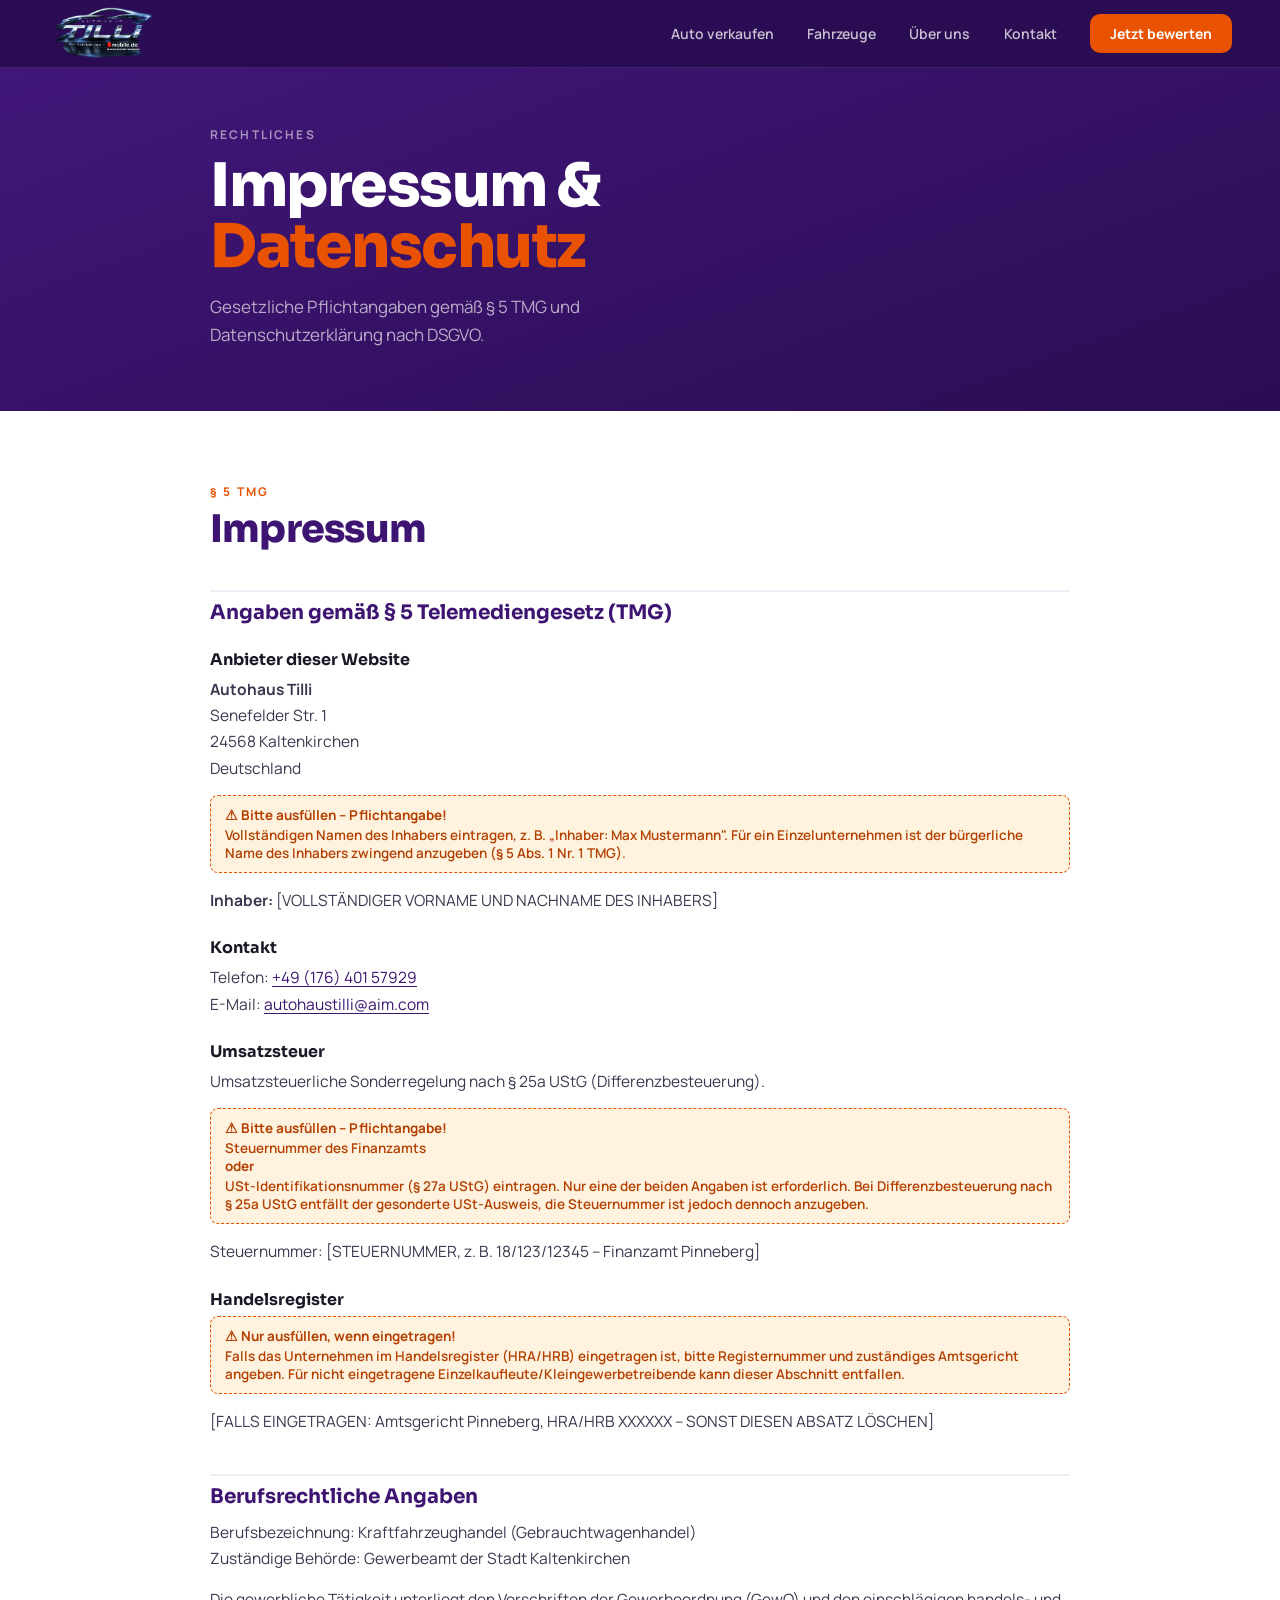
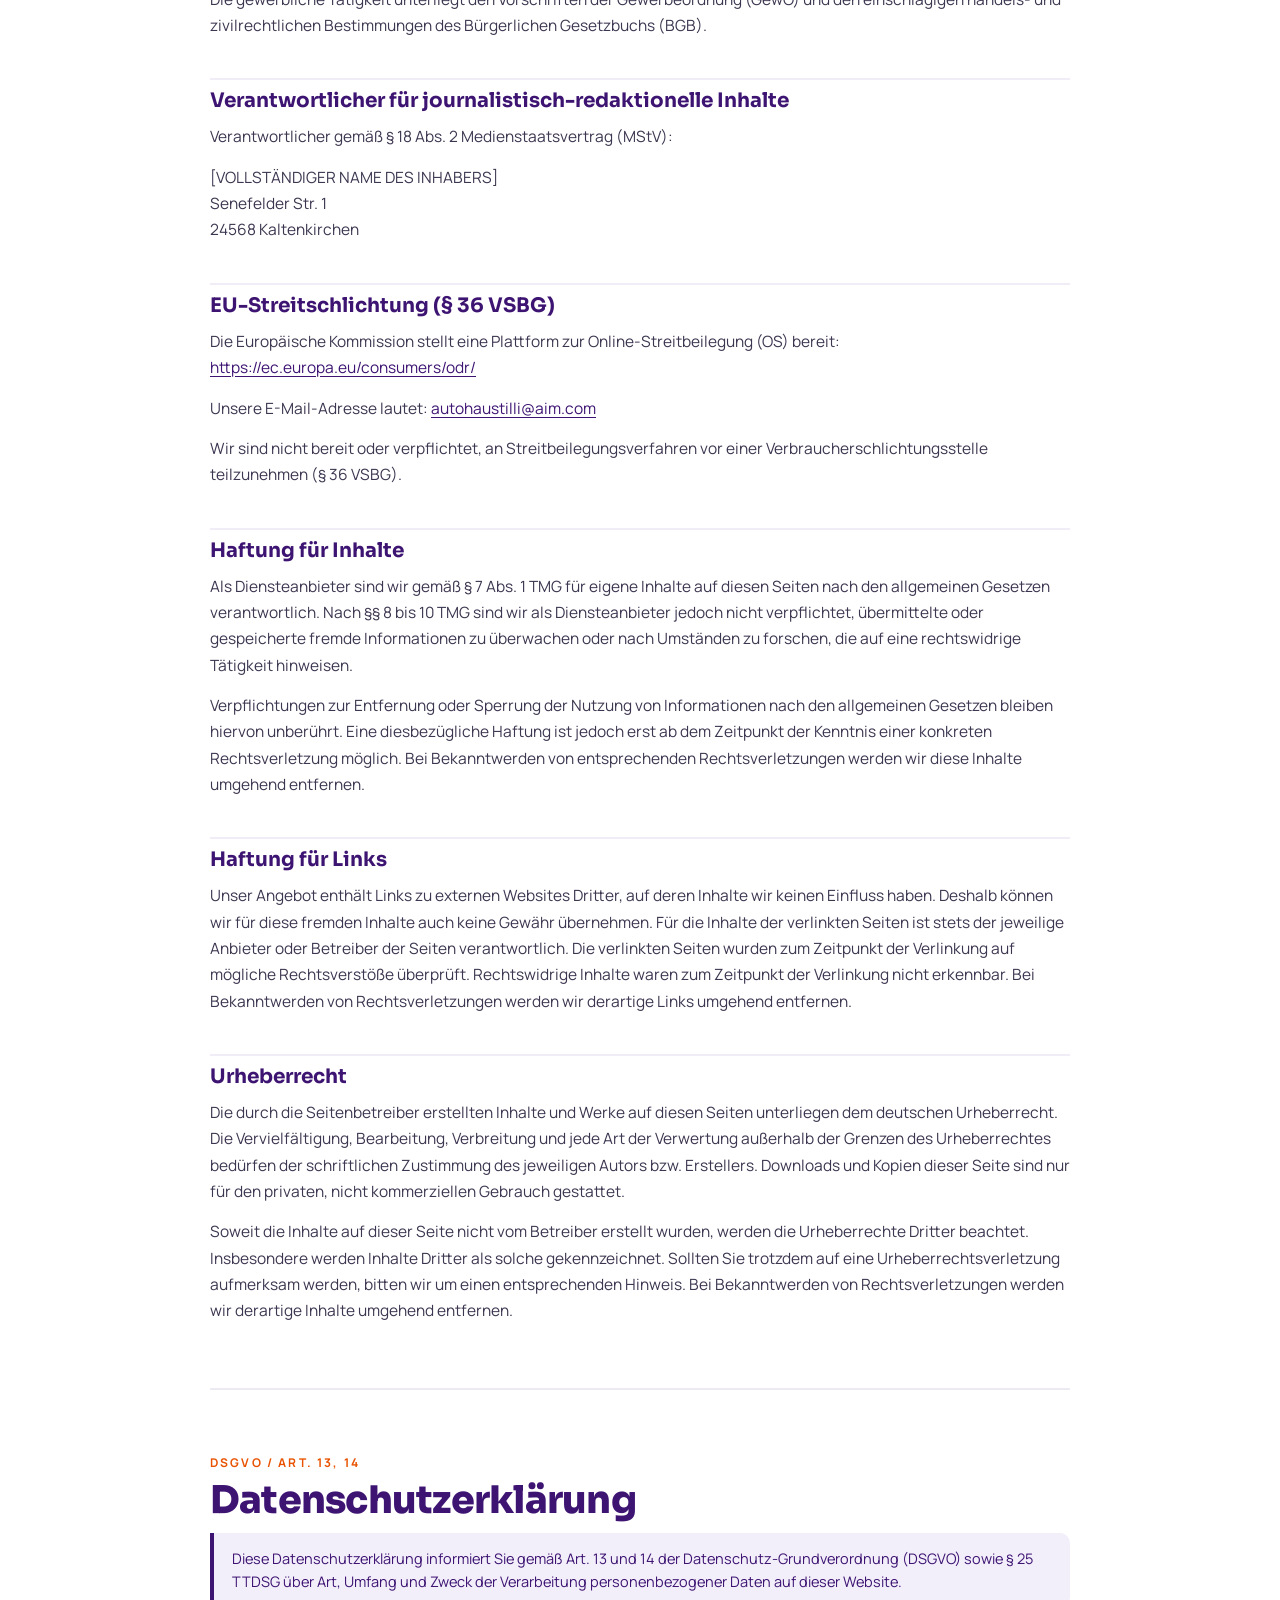
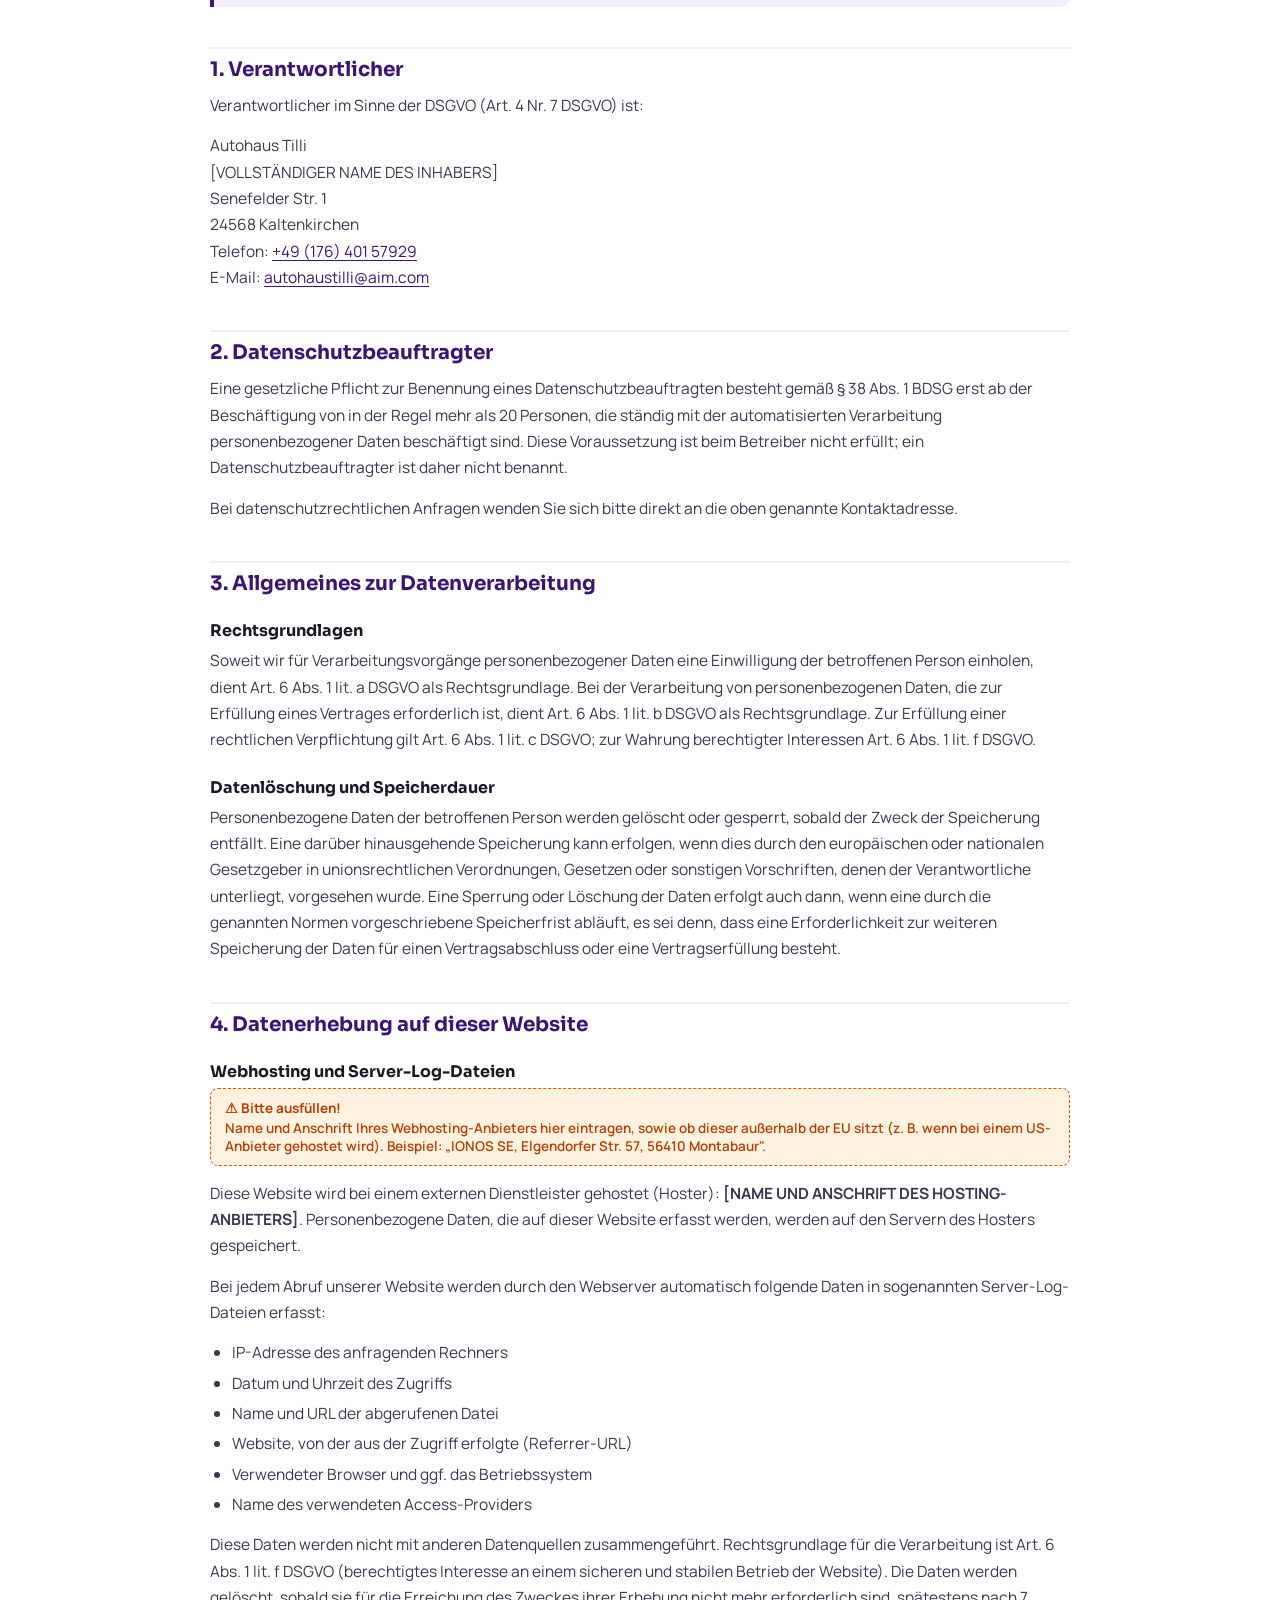
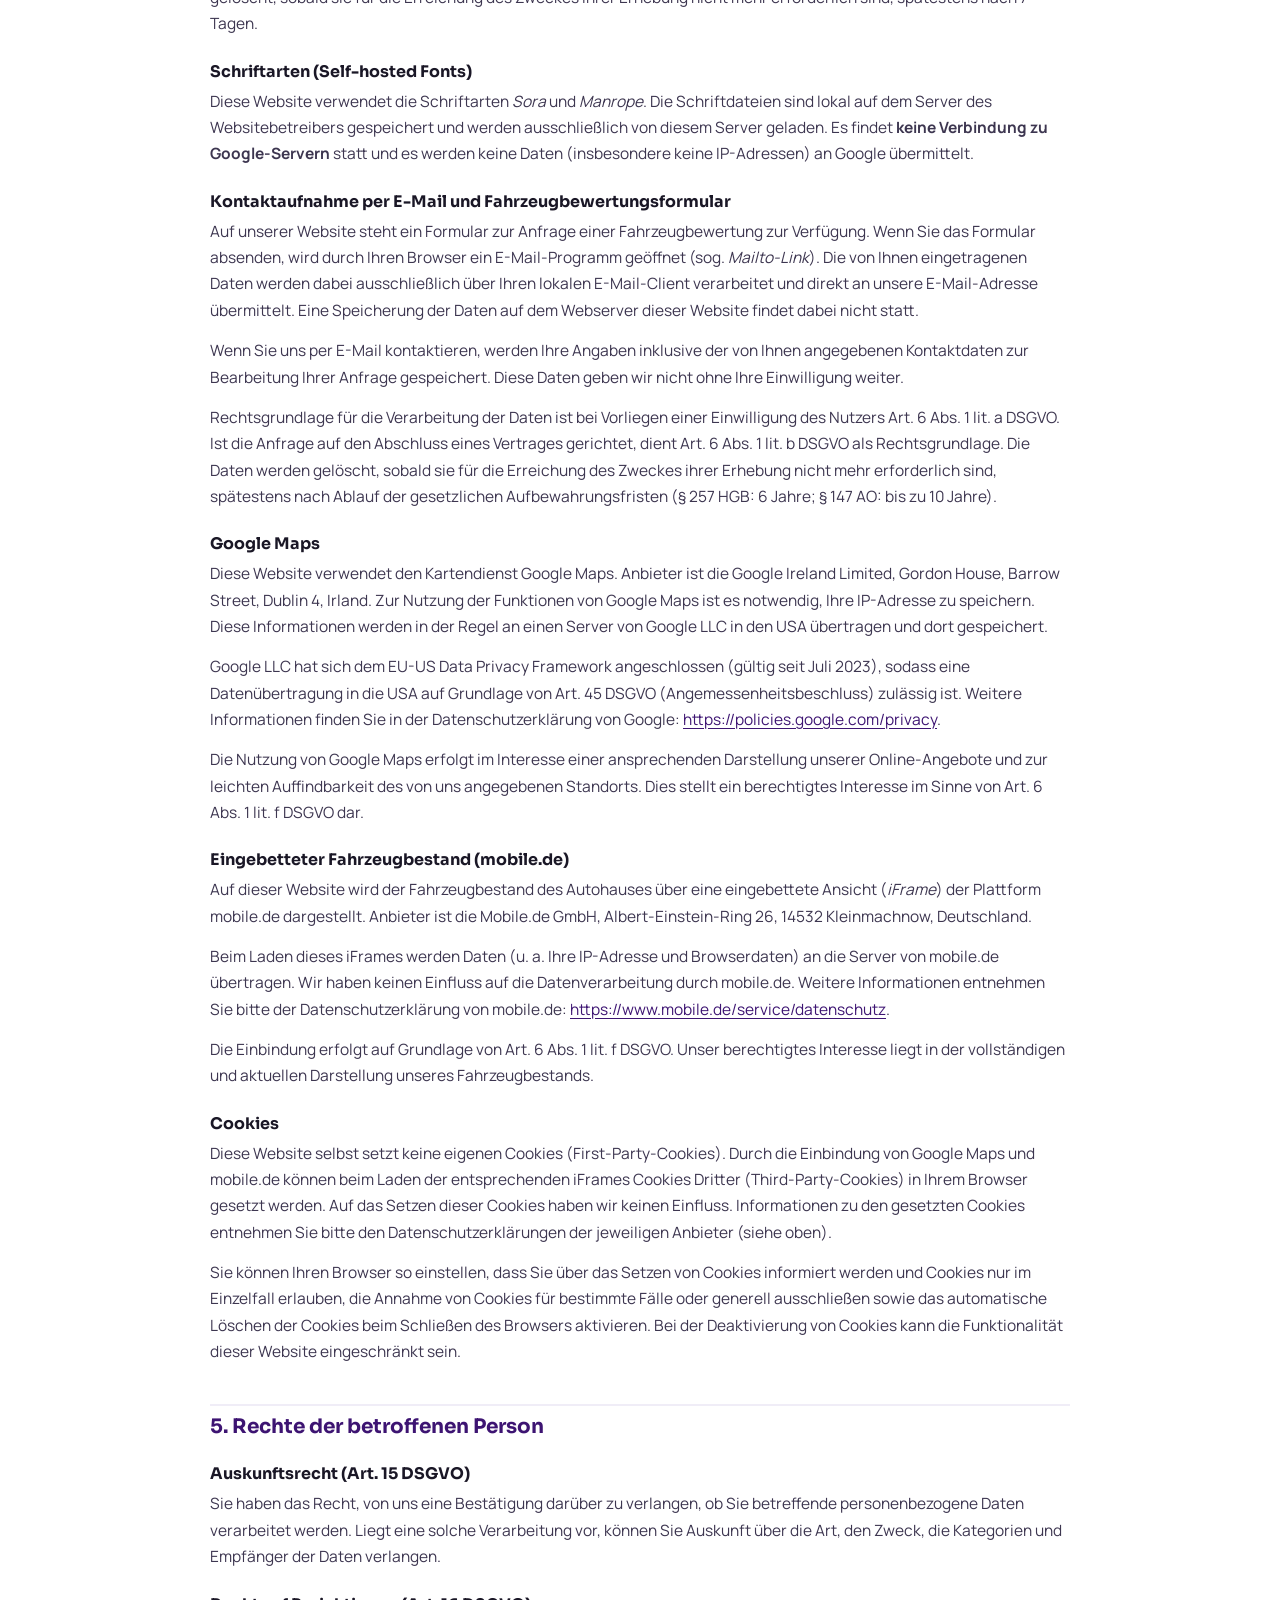
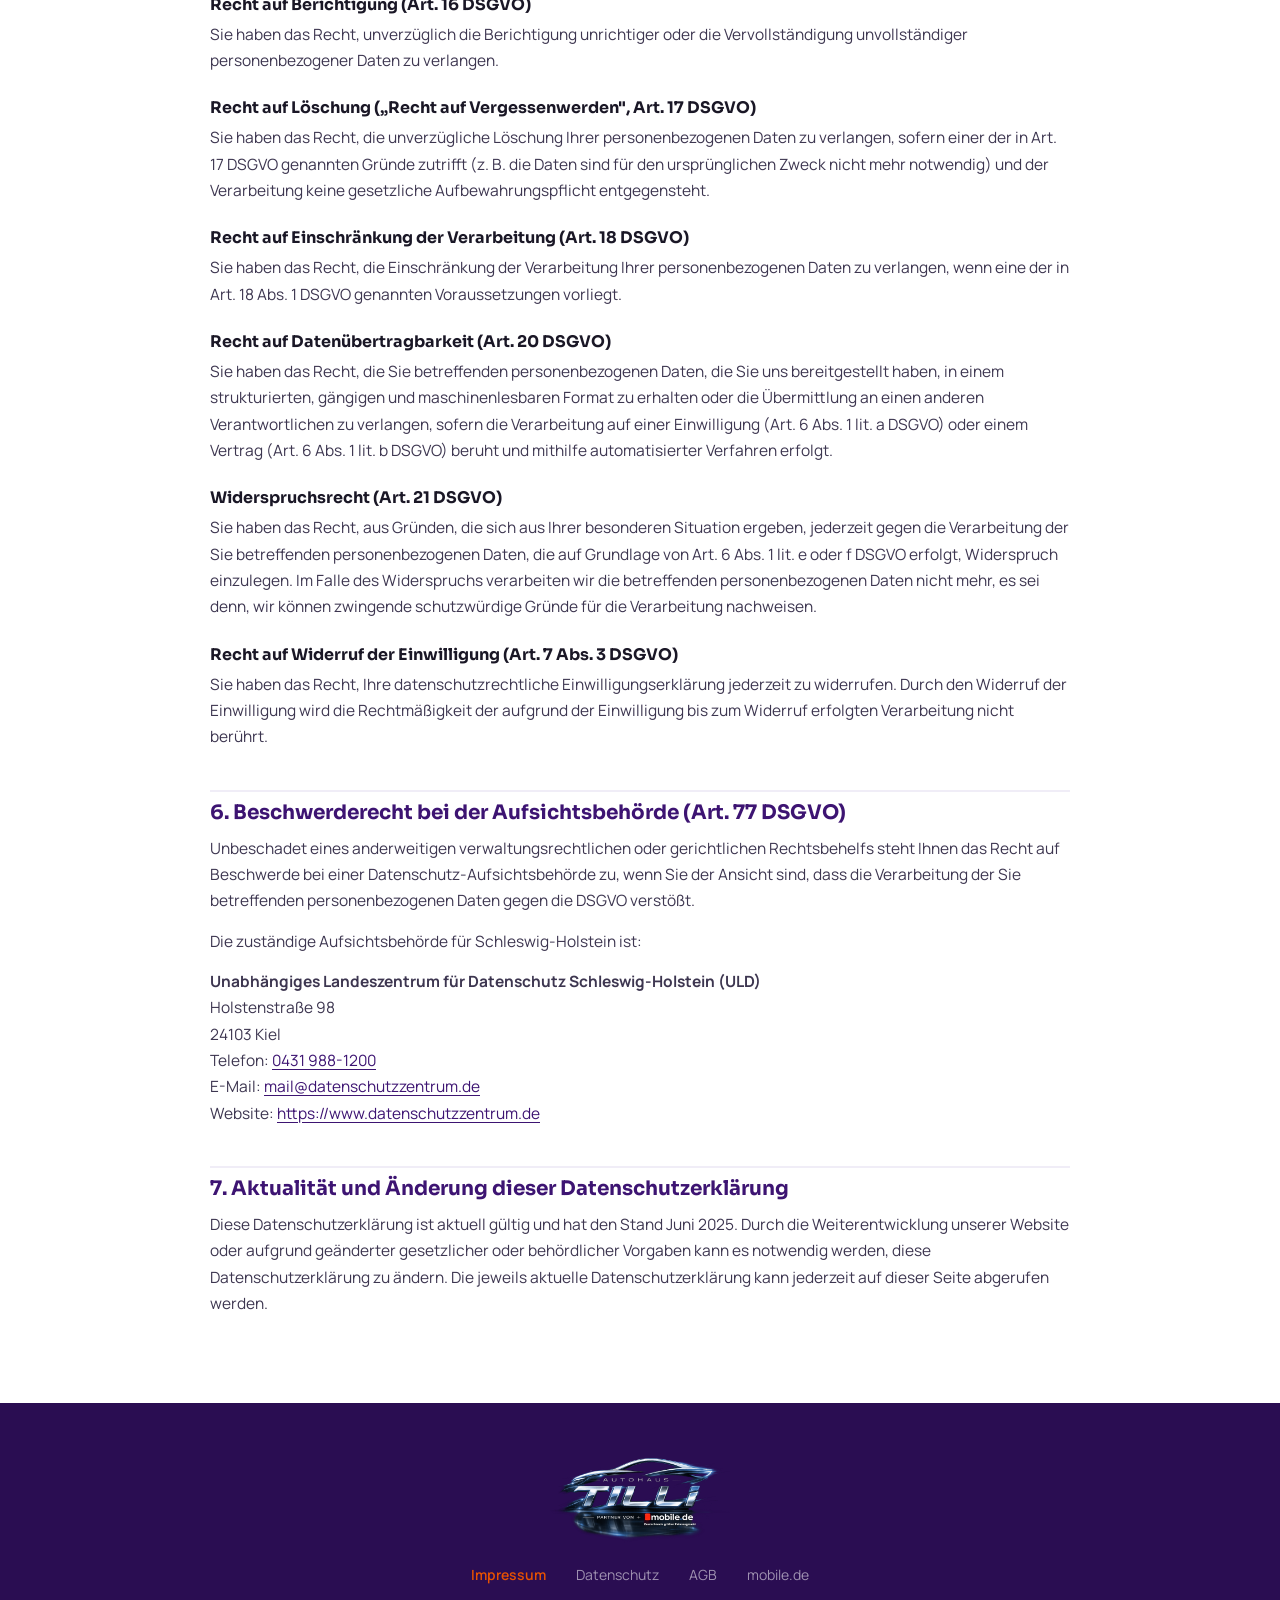
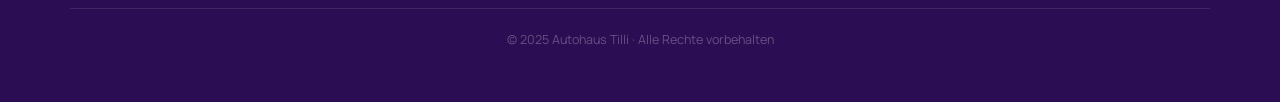
==== impressum.html @ e269f13d "Autohaus Tilli Website – vollständige Implementierung - index.html: komplette Website (Hero, Ankauff" ====
<!DOCTYPE html>
<html lang="de">
<head>
  <meta charset="utf-8">
  <meta name="viewport" content="width=device-width, initial-scale=1">
  <title>Impressum – Autohaus Tilli Kaltenkirchen</title>
  <meta name="robots" content="noindex, follow">
  <link rel="stylesheet" href="fonts.css">
  <style>
    *, *::before, *::after { box-sizing: border-box; }
    html { scroll-behavior: smooth; }
    body { margin: 0; font-family: 'Manrope', sans-serif; color: #1A1726; background: #fff; overflow-x: hidden; -webkit-font-smoothing: antialiased; }
    ::selection { background: #E85200; color: #fff; }
    .nav-link { transition: color .15s; }
    .nav-link:hover { color: #fff !important; }
    .nav-cta { transition: background .15s, transform .1s; }
    .nav-cta:hover { background: #FF6010 !important; transform: translateY(-1px); }
    .footer-link { transition: color .15s; }
    .footer-link:hover { color: #E85200 !important; }

    /* Legal content styles */
    .legal-content { max-width: 860px; margin: 0 auto; }
    .legal-content h2 {
      font-family: 'Sora', sans-serif;
      font-weight: 800;
      font-size: clamp(26px, 3.5vw, 38px);
      line-height: 1.05;
      letter-spacing: -0.02em;
      color: #3D1472;
      margin: 0 0 12px;
    }
    .legal-content h3 {
      font-family: 'Sora', sans-serif;
      font-weight: 700;
      font-size: 20px;
      color: #3D1472;
      margin: 40px 0 10px;
      padding-top: 8px;
      border-top: 2px solid #F0EDF7;
    }
    .legal-content h4 {
      font-family: 'Sora', sans-serif;
      font-weight: 700;
      font-size: 16px;
      color: #1A1726;
      margin: 24px 0 6px;
    }
    .legal-content p {
      font-size: 15.5px;
      line-height: 1.7;
      color: #3D3650;
      margin: 0 0 14px;
    }
    .legal-content a { color: #3D1472; text-decoration: underline; text-underline-offset: 3px; }
    .legal-content a:hover { color: #E85200; }
    .legal-content ul { padding-left: 22px; margin: 0 0 14px; }
    .legal-content ul li { font-size: 15.5px; line-height: 1.7; color: #3D3650; margin-bottom: 4px; }
    .legal-content address { font-style: normal; }

    .section-label {
      font-weight: 700;
      font-size: 12px;
      letter-spacing: 0.18em;
      text-transform: uppercase;
      color: #E85200;
      margin-bottom: 10px;
    }
    .placeholder-hint {
      background: #FFF3E0;
      border: 1.5px dashed #E85200;
      border-radius: 8px;
      padding: 10px 14px;
      font-size: 13.5px;
      color: #B34000;
      font-weight: 600;
      margin: 6px 0 14px;
    }
    .placeholder-hint strong { display: block; margin-bottom: 2px; }
    .infobox {
      background: #F2EEFA;
      border-left: 4px solid #3D1472;
      border-radius: 0 10px 10px 0;
      padding: 14px 18px;
      margin: 0 0 20px;
      font-size: 14.5px;
      line-height: 1.6;
      color: #3D1472;
    }
  </style>
</head>
<body>

  <!-- NAVIGATION -->
  <nav style="position:fixed;top:0;left:0;right:0;z-index:100;background:rgba(42,13,82,0.92);backdrop-filter:blur(14px);-webkit-backdrop-filter:blur(14px);display:flex;align-items:center;justify-content:space-between;gap:24px;flex-wrap:wrap;padding:0 clamp(20px,4vw,48px);min-height:68px;border-bottom:1px solid rgba(255,255,255,0.09);">
    <a href="index.html" style="display:flex;align-items:center;text-decoration:none;">
      <img src="project/assets/logo-tilli.png" alt="Autohaus Tilli – Partner von mobile.de" style="height:54px;width:auto;display:block;">
    </a>
    <div style="display:flex;align-items:center;gap:clamp(14px,2.6vw,34px);flex-wrap:wrap;">
      <a href="index.html#ankauf" class="nav-link" style="font-size:14px;font-weight:600;color:rgba(255,255,255,0.74);text-decoration:none;">Auto verkaufen</a>
      <a href="index.html#bestand" class="nav-link" style="font-size:14px;font-weight:600;color:rgba(255,255,255,0.74);text-decoration:none;">Fahrzeuge</a>
      <a href="index.html#ueber" class="nav-link" style="font-size:14px;font-weight:600;color:rgba(255,255,255,0.74);text-decoration:none;">Über uns</a>
      <a href="index.html#kontakt" class="nav-link" style="font-size:14px;font-weight:600;color:rgba(255,255,255,0.74);text-decoration:none;">Kontakt</a>
      <a href="index.html#ankauf" class="nav-cta" style="font-size:14px;font-weight:700;color:#fff;background:#E85200;padding:10px 20px;border-radius:10px;text-decoration:none;">Jetzt bewerten</a>
    </div>
  </nav>

  <!-- PAGE HEADER -->
  <div style="background:linear-gradient(160deg,#43177D 0%,#2A0D52 100%);padding:clamp(100px,14vh,140px) clamp(20px,5vw,48px) clamp(48px,7vh,72px);">
    <div style="max-width:860px;margin:0 auto;">
      <div style="font-weight:700;font-size:12px;letter-spacing:0.18em;text-transform:uppercase;color:rgba(255,255,255,0.55);margin-bottom:12px;">Rechtliches</div>
      <h1 style="font-family:'Sora',sans-serif;font-weight:800;font-size:clamp(36px,5vw,60px);line-height:1.02;letter-spacing:-0.025em;color:#fff;margin:0 0 16px;">Impressum &amp;<br><span style="color:#E85200;">Datenschutz</span></h1>
      <p style="font-size:17px;line-height:1.6;color:rgba(255,255,255,0.65);max-width:520px;margin:0;">Gesetzliche Pflichtangaben gemäß § 5 TMG und Datenschutzerklärung nach DSGVO.</p>
    </div>
  </div>

  <!-- CONTENT -->
  <main style="padding:clamp(56px,8vh,96px) clamp(20px,5vw,48px);">
    <div class="legal-content">

      <!-- ============================================================ -->
      <!-- IMPRESSUM                                                     -->
      <!-- ============================================================ -->
      <div id="impressum">
        <div class="section-label">§ 5 TMG</div>
        <h2>Impressum</h2>

        <h3>Angaben gemäß § 5 Telemediengesetz (TMG)</h3>

        <h4>Anbieter dieser Website</h4>
        <address>
          <p>
            <strong>Autohaus Tilli</strong><br>
            Senefelder Str. 1<br>
            24568 Kaltenkirchen<br>
            Deutschland
          </p>
        </address>

        <div class="placeholder-hint">
          <strong>⚠ Bitte ausfüllen – Pflichtangabe!</strong>
          Vollständigen Namen des Inhabers eintragen, z.&nbsp;B. „Inhaber: Max Mustermann". Für ein Einzelunternehmen ist der bürgerliche Name des Inhabers zwingend anzugeben (§ 5 Abs. 1 Nr. 1 TMG).
        </div>

        <p><strong>Inhaber:</strong> [VOLLSTÄNDIGER VORNAME UND NACHNAME DES INHABERS]</p>

        <h4>Kontakt</h4>
        <p>
          Telefon: <a href="tel:+4917640157929">+49 (176) 401 57929</a><br>
          E-Mail: <a href="mailto:autohaustilli@aim.com">autohaustilli@aim.com</a>
        </p>

        <h4>Umsatzsteuer</h4>
        <p>Umsatzsteuerliche Sonderregelung nach § 25a UStG (Differenzbesteuerung).</p>
        <div class="placeholder-hint">
          <strong>⚠ Bitte ausfüllen – Pflichtangabe!</strong>
          Steuernummer des Finanzamts <strong>oder</strong> USt-Identifikationsnummer (§ 27a UStG) eintragen. Nur eine der beiden Angaben ist erforderlich. Bei Differenzbesteuerung nach § 25a UStG entfällt der gesonderte USt-Ausweis, die Steuernummer ist jedoch dennoch anzugeben.
        </div>
        <p>Steuernummer: [STEUERNUMMER, z.&nbsp;B. 18/123/12345 – Finanzamt Pinneberg]</p>

        <h4>Handelsregister</h4>
        <div class="placeholder-hint">
          <strong>⚠ Nur ausfüllen, wenn eingetragen!</strong>
          Falls das Unternehmen im Handelsregister (HRA/HRB) eingetragen ist, bitte Registernummer und zuständiges Amtsgericht angeben. Für nicht eingetragene Einzelkaufleute/Kleingewerbetreibende kann dieser Abschnitt entfallen.
        </div>
        <p>[FALLS EINGETRAGEN: Amtsgericht Pinneberg, HRA/HRB XXXXXX – SONST DIESEN ABSATZ LÖSCHEN]</p>

        <h3>Berufsrechtliche Angaben</h3>
        <p>
          Berufsbezeichnung: Kraftfahrzeughandel (Gebrauchtwagenhandel)<br>
          Zuständige Behörde: Gewerbeamt der Stadt Kaltenkirchen
        </p>
        <p>Die gewerbliche Tätigkeit unterliegt den Vorschriften der Gewerbeordnung (GewO) und den einschlägigen handels- und zivilrechtlichen Bestimmungen des Bürgerlichen Gesetzbuchs (BGB).</p>

        <h3>Verantwortlicher für journalistisch-redaktionelle Inhalte</h3>
        <p>Verantwortlicher gemäß § 18 Abs. 2 Medienstaatsvertrag (MStV):</p>
        <p>
          [VOLLSTÄNDIGER NAME DES INHABERS]<br>
          Senefelder Str. 1<br>
          24568 Kaltenkirchen
        </p>

        <h3>EU-Streitschlichtung (§ 36 VSBG)</h3>
        <p>
          Die Europäische Kommission stellt eine Plattform zur Online-Streitbeilegung (OS) bereit:
          <a href="https://ec.europa.eu/consumers/odr/" target="_blank" rel="noopener">https://ec.europa.eu/consumers/odr/</a>
        </p>
        <p>Unsere E-Mail-Adresse lautet: <a href="mailto:autohaustilli@aim.com">autohaustilli@aim.com</a></p>
        <p>Wir sind nicht bereit oder verpflichtet, an Streitbeilegungsverfahren vor einer Verbraucherschlichtungsstelle teilzunehmen (§ 36 VSBG).</p>

        <h3>Haftung für Inhalte</h3>
        <p>
          Als Diensteanbieter sind wir gemäß § 7 Abs. 1 TMG für eigene Inhalte auf diesen Seiten nach den allgemeinen Gesetzen verantwortlich. Nach §§ 8 bis 10 TMG sind wir als Diensteanbieter jedoch nicht verpflichtet, übermittelte oder gespeicherte fremde Informationen zu überwachen oder nach Umständen zu forschen, die auf eine rechtswidrige Tätigkeit hinweisen.
        </p>
        <p>
          Verpflichtungen zur Entfernung oder Sperrung der Nutzung von Informationen nach den allgemeinen Gesetzen bleiben hiervon unberührt. Eine diesbezügliche Haftung ist jedoch erst ab dem Zeitpunkt der Kenntnis einer konkreten Rechtsverletzung möglich. Bei Bekanntwerden von entsprechenden Rechtsverletzungen werden wir diese Inhalte umgehend entfernen.
        </p>

        <h3>Haftung für Links</h3>
        <p>
          Unser Angebot enthält Links zu externen Websites Dritter, auf deren Inhalte wir keinen Einfluss haben. Deshalb können wir für diese fremden Inhalte auch keine Gewähr übernehmen. Für die Inhalte der verlinkten Seiten ist stets der jeweilige Anbieter oder Betreiber der Seiten verantwortlich. Die verlinkten Seiten wurden zum Zeitpunkt der Verlinkung auf mögliche Rechtsverstöße überprüft. Rechtswidrige Inhalte waren zum Zeitpunkt der Verlinkung nicht erkennbar. Bei Bekanntwerden von Rechtsverletzungen werden wir derartige Links umgehend entfernen.
        </p>

        <h3>Urheberrecht</h3>
        <p>
          Die durch die Seitenbetreiber erstellten Inhalte und Werke auf diesen Seiten unterliegen dem deutschen Urheberrecht. Die Vervielfältigung, Bearbeitung, Verbreitung und jede Art der Verwertung außerhalb der Grenzen des Urheberrechtes bedürfen der schriftlichen Zustimmung des jeweiligen Autors bzw. Erstellers. Downloads und Kopien dieser Seite sind nur für den privaten, nicht kommerziellen Gebrauch gestattet.
        </p>
        <p>
          Soweit die Inhalte auf dieser Seite nicht vom Betreiber erstellt wurden, werden die Urheberrechte Dritter beachtet. Insbesondere werden Inhalte Dritter als solche gekennzeichnet. Sollten Sie trotzdem auf eine Urheberrechtsverletzung aufmerksam werden, bitten wir um einen entsprechenden Hinweis. Bei Bekanntwerden von Rechtsverletzungen werden wir derartige Inhalte umgehend entfernen.
        </p>
      </div>

      <!-- Divider -->
      <div style="border-top:2px solid #EDEAF3;margin:64px 0;"></div>

      <!-- ============================================================ -->
      <!-- DATENSCHUTZERKLÄRUNG                                         -->
      <!-- ============================================================ -->
      <div id="datenschutz">
        <div class="section-label">DSGVO / Art. 13, 14</div>
        <h2>Datenschutzerklärung</h2>

        <div class="infobox">
          Diese Datenschutzerklärung informiert Sie gemäß Art. 13 und 14 der Datenschutz-Grundverordnung (DSGVO) sowie § 25 TTDSG über Art, Umfang und Zweck der Verarbeitung personenbezogener Daten auf dieser Website.
        </div>

        <!-- 1. Verantwortlicher -->
        <h3>1. Verantwortlicher</h3>
        <p>Verantwortlicher im Sinne der DSGVO (Art. 4 Nr. 7 DSGVO) ist:</p>
        <address>
          <p>
            Autohaus Tilli<br>
            [VOLLSTÄNDIGER NAME DES INHABERS]<br>
            Senefelder Str. 1<br>
            24568 Kaltenkirchen<br>
            Telefon: <a href="tel:+4917640157929">+49 (176) 401 57929</a><br>
            E-Mail: <a href="mailto:autohaustilli@aim.com">autohaustilli@aim.com</a>
          </p>
        </address>

        <!-- 2. Datenschutzbeauftragter -->
        <h3>2. Datenschutzbeauftragter</h3>
        <p>
          Eine gesetzliche Pflicht zur Benennung eines Datenschutzbeauftragten besteht gemäß § 38 Abs. 1 BDSG erst ab der Beschäftigung von in der Regel mehr als 20 Personen, die ständig mit der automatisierten Verarbeitung personenbezogener Daten beschäftigt sind. Diese Voraussetzung ist beim Betreiber nicht erfüllt; ein Datenschutzbeauftragter ist daher nicht benannt.
        </p>
        <p>
          Bei datenschutzrechtlichen Anfragen wenden Sie sich bitte direkt an die oben genannte Kontaktadresse.
        </p>

        <!-- 3. Allgemeines zur Datenverarbeitung -->
        <h3>3. Allgemeines zur Datenverarbeitung</h3>

        <h4>Rechtsgrundlagen</h4>
        <p>Soweit wir für Verarbeitungsvorgänge personenbezogener Daten eine Einwilligung der betroffenen Person einholen, dient Art. 6 Abs. 1 lit. a DSGVO als Rechtsgrundlage. Bei der Verarbeitung von personenbezogenen Daten, die zur Erfüllung eines Vertrages erforderlich ist, dient Art. 6 Abs. 1 lit. b DSGVO als Rechtsgrundlage. Zur Erfüllung einer rechtlichen Verpflichtung gilt Art. 6 Abs. 1 lit. c DSGVO; zur Wahrung berechtigter Interessen Art. 6 Abs. 1 lit. f DSGVO.</p>

        <h4>Datenlöschung und Speicherdauer</h4>
        <p>Personenbezogene Daten der betroffenen Person werden gelöscht oder gesperrt, sobald der Zweck der Speicherung entfällt. Eine darüber hinausgehende Speicherung kann erfolgen, wenn dies durch den europäischen oder nationalen Gesetzgeber in unionsrechtlichen Verordnungen, Gesetzen oder sonstigen Vorschriften, denen der Verantwortliche unterliegt, vorgesehen wurde. Eine Sperrung oder Löschung der Daten erfolgt auch dann, wenn eine durch die genannten Normen vorgeschriebene Speicherfrist abläuft, es sei denn, dass eine Erforderlichkeit zur weiteren Speicherung der Daten für einen Vertragsabschluss oder eine Vertragserfüllung besteht.</p>

        <!-- 4. Datenerhebung auf der Website -->
        <h3>4. Datenerhebung auf dieser Website</h3>

        <h4>Webhosting und Server-Log-Dateien</h4>
        <div class="placeholder-hint">
          <strong>⚠ Bitte ausfüllen!</strong>
          Name und Anschrift Ihres Webhosting-Anbieters hier eintragen, sowie ob dieser außerhalb der EU sitzt (z.&nbsp;B. wenn bei einem US-Anbieter gehostet wird). Beispiel: „IONOS SE, Elgendorfer Str. 57, 56410 Montabaur".
        </div>
        <p>
          Diese Website wird bei einem externen Dienstleister gehostet (Hoster): <strong>[NAME UND ANSCHRIFT DES HOSTING-ANBIETERS]</strong>. Personenbezogene Daten, die auf dieser Website erfasst werden, werden auf den Servern des Hosters gespeichert.
        </p>
        <p>
          Bei jedem Abruf unserer Website werden durch den Webserver automatisch folgende Daten in sogenannten Server-Log-Dateien erfasst:
        </p>
        <ul>
          <li>IP-Adresse des anfragenden Rechners</li>
          <li>Datum und Uhrzeit des Zugriffs</li>
          <li>Name und URL der abgerufenen Datei</li>
          <li>Website, von der aus der Zugriff erfolgte (Referrer-URL)</li>
          <li>Verwendeter Browser und ggf. das Betriebssystem</li>
          <li>Name des verwendeten Access-Providers</li>
        </ul>
        <p>
          Diese Daten werden nicht mit anderen Datenquellen zusammengeführt. Rechtsgrundlage für die Verarbeitung ist Art. 6 Abs. 1 lit. f DSGVO (berechtigtes Interesse an einem sicheren und stabilen Betrieb der Website). Die Daten werden gelöscht, sobald sie für die Erreichung des Zweckes ihrer Erhebung nicht mehr erforderlich sind, spätestens nach 7 Tagen.
        </p>

        <h4>Schriftarten (Self-hosted Fonts)</h4>
        <p>
          Diese Website verwendet die Schriftarten <em>Sora</em> und <em>Manrope</em>. Die Schriftdateien sind lokal auf dem Server des Websitebetreibers gespeichert und werden ausschließlich von diesem Server geladen. Es findet <strong>keine Verbindung zu Google-Servern</strong> statt und es werden keine Daten (insbesondere keine IP-Adressen) an Google übermittelt.
        </p>

        <h4>Kontaktaufnahme per E-Mail und Fahrzeugbewertungsformular</h4>
        <p>
          Auf unserer Website steht ein Formular zur Anfrage einer Fahrzeugbewertung zur Verfügung. Wenn Sie das Formular absenden, wird durch Ihren Browser ein E-Mail-Programm geöffnet (sog. <em>Mailto-Link</em>). Die von Ihnen eingetragenen Daten werden dabei ausschließlich über Ihren lokalen E-Mail-Client verarbeitet und direkt an unsere E-Mail-Adresse übermittelt. Eine Speicherung der Daten auf dem Webserver dieser Website findet dabei nicht statt.
        </p>
        <p>
          Wenn Sie uns per E-Mail kontaktieren, werden Ihre Angaben inklusive der von Ihnen angegebenen Kontaktdaten zur Bearbeitung Ihrer Anfrage gespeichert. Diese Daten geben wir nicht ohne Ihre Einwilligung weiter.
        </p>
        <p>
          Rechtsgrundlage für die Verarbeitung der Daten ist bei Vorliegen einer Einwilligung des Nutzers Art. 6 Abs. 1 lit. a DSGVO. Ist die Anfrage auf den Abschluss eines Vertrages gerichtet, dient Art. 6 Abs. 1 lit. b DSGVO als Rechtsgrundlage. Die Daten werden gelöscht, sobald sie für die Erreichung des Zweckes ihrer Erhebung nicht mehr erforderlich sind, spätestens nach Ablauf der gesetzlichen Aufbewahrungsfristen (§ 257 HGB: 6 Jahre; § 147 AO: bis zu 10 Jahre).
        </p>

        <h4>Google Maps</h4>
        <p>
          Diese Website verwendet den Kartendienst Google Maps. Anbieter ist die Google Ireland Limited, Gordon House, Barrow Street, Dublin 4, Irland. Zur Nutzung der Funktionen von Google Maps ist es notwendig, Ihre IP-Adresse zu speichern. Diese Informationen werden in der Regel an einen Server von Google LLC in den USA übertragen und dort gespeichert.
        </p>
        <p>
          Google LLC hat sich dem EU-US Data Privacy Framework angeschlossen (gültig seit Juli 2023), sodass eine Datenübertragung in die USA auf Grundlage von Art. 45 DSGVO (Angemessenheitsbeschluss) zulässig ist. Weitere Informationen finden Sie in der Datenschutzerklärung von Google: <a href="https://policies.google.com/privacy" target="_blank" rel="noopener">https://policies.google.com/privacy</a>.
        </p>
        <p>
          Die Nutzung von Google Maps erfolgt im Interesse einer ansprechenden Darstellung unserer Online-Angebote und zur leichten Auffindbarkeit des von uns angegebenen Standorts. Dies stellt ein berechtigtes Interesse im Sinne von Art. 6 Abs. 1 lit. f DSGVO dar.
        </p>

        <h4>Eingebetteter Fahrzeugbestand (mobile.de)</h4>
        <p>
          Auf dieser Website wird der Fahrzeugbestand des Autohauses über eine eingebettete Ansicht (<em>iFrame</em>) der Plattform mobile.de dargestellt. Anbieter ist die Mobile.de GmbH, Albert-Einstein-Ring 26, 14532 Kleinmachnow, Deutschland.
        </p>
        <p>
          Beim Laden dieses iFrames werden Daten (u.&nbsp;a. Ihre IP-Adresse und Browserdaten) an die Server von mobile.de übertragen. Wir haben keinen Einfluss auf die Datenverarbeitung durch mobile.de. Weitere Informationen entnehmen Sie bitte der Datenschutzerklärung von mobile.de: <a href="https://www.mobile.de/service/datenschutz" target="_blank" rel="noopener">https://www.mobile.de/service/datenschutz</a>.
        </p>
        <p>
          Die Einbindung erfolgt auf Grundlage von Art. 6 Abs. 1 lit. f DSGVO. Unser berechtigtes Interesse liegt in der vollständigen und aktuellen Darstellung unseres Fahrzeugbestands.
        </p>

        <h4>Cookies</h4>
        <p>
          Diese Website selbst setzt keine eigenen Cookies (First-Party-Cookies). Durch die Einbindung von Google Maps und mobile.de können beim Laden der entsprechenden iFrames Cookies Dritter (Third-Party-Cookies) in Ihrem Browser gesetzt werden. Auf das Setzen dieser Cookies haben wir keinen Einfluss. Informationen zu den gesetzten Cookies entnehmen Sie bitte den Datenschutzerklärungen der jeweiligen Anbieter (siehe oben).
        </p>
        <p>
          Sie können Ihren Browser so einstellen, dass Sie über das Setzen von Cookies informiert werden und Cookies nur im Einzelfall erlauben, die Annahme von Cookies für bestimmte Fälle oder generell ausschließen sowie das automatische Löschen der Cookies beim Schließen des Browsers aktivieren. Bei der Deaktivierung von Cookies kann die Funktionalität dieser Website eingeschränkt sein.
        </p>

        <!-- 5. Rechte der betroffenen Person -->
        <h3>5. Rechte der betroffenen Person</h3>

        <h4>Auskunftsrecht (Art. 15 DSGVO)</h4>
        <p>Sie haben das Recht, von uns eine Bestätigung darüber zu verlangen, ob Sie betreffende personenbezogene Daten verarbeitet werden. Liegt eine solche Verarbeitung vor, können Sie Auskunft über die Art, den Zweck, die Kategorien und Empfänger der Daten verlangen.</p>

        <h4>Recht auf Berichtigung (Art. 16 DSGVO)</h4>
        <p>Sie haben das Recht, unverzüglich die Berichtigung unrichtiger oder die Vervollständigung unvollständiger personenbezogener Daten zu verlangen.</p>

        <h4>Recht auf Löschung („Recht auf Vergessenwerden", Art. 17 DSGVO)</h4>
        <p>Sie haben das Recht, die unverzügliche Löschung Ihrer personenbezogenen Daten zu verlangen, sofern einer der in Art. 17 DSGVO genannten Gründe zutrifft (z.&nbsp;B. die Daten sind für den ursprünglichen Zweck nicht mehr notwendig) und der Verarbeitung keine gesetzliche Aufbewahrungspflicht entgegensteht.</p>

        <h4>Recht auf Einschränkung der Verarbeitung (Art. 18 DSGVO)</h4>
        <p>Sie haben das Recht, die Einschränkung der Verarbeitung Ihrer personenbezogenen Daten zu verlangen, wenn eine der in Art. 18 Abs. 1 DSGVO genannten Voraussetzungen vorliegt.</p>

        <h4>Recht auf Datenübertragbarkeit (Art. 20 DSGVO)</h4>
        <p>Sie haben das Recht, die Sie betreffenden personenbezogenen Daten, die Sie uns bereitgestellt haben, in einem strukturierten, gängigen und maschinenlesbaren Format zu erhalten oder die Übermittlung an einen anderen Verantwortlichen zu verlangen, sofern die Verarbeitung auf einer Einwilligung (Art. 6 Abs. 1 lit. a DSGVO) oder einem Vertrag (Art. 6 Abs. 1 lit. b DSGVO) beruht und mithilfe automatisierter Verfahren erfolgt.</p>

        <h4>Widerspruchsrecht (Art. 21 DSGVO)</h4>
        <p>
          Sie haben das Recht, aus Gründen, die sich aus Ihrer besonderen Situation ergeben, jederzeit gegen die Verarbeitung der Sie betreffenden personenbezogenen Daten, die auf Grundlage von Art. 6 Abs. 1 lit. e oder f DSGVO erfolgt, Widerspruch einzulegen. Im Falle des Widerspruchs verarbeiten wir die betreffenden personenbezogenen Daten nicht mehr, es sei denn, wir können zwingende schutzwürdige Gründe für die Verarbeitung nachweisen.
        </p>

        <h4>Recht auf Widerruf der Einwilligung (Art. 7 Abs. 3 DSGVO)</h4>
        <p>Sie haben das Recht, Ihre datenschutzrechtliche Einwilligungserklärung jederzeit zu widerrufen. Durch den Widerruf der Einwilligung wird die Rechtmäßigkeit der aufgrund der Einwilligung bis zum Widerruf erfolgten Verarbeitung nicht berührt.</p>

        <!-- 6. Beschwerderecht -->
        <h3>6. Beschwerderecht bei der Aufsichtsbehörde (Art. 77 DSGVO)</h3>
        <p>Unbeschadet eines anderweitigen verwaltungsrechtlichen oder gerichtlichen Rechtsbehelfs steht Ihnen das Recht auf Beschwerde bei einer Datenschutz-Aufsichtsbehörde zu, wenn Sie der Ansicht sind, dass die Verarbeitung der Sie betreffenden personenbezogenen Daten gegen die DSGVO verstößt.</p>
        <p>Die zuständige Aufsichtsbehörde für Schleswig-Holstein ist:</p>
        <address>
          <p>
            <strong>Unabhängiges Landeszentrum für Datenschutz Schleswig-Holstein (ULD)</strong><br>
            Holstenstraße 98<br>
            24103 Kiel<br>
            Telefon: <a href="tel:+494319881200">0431 988-1200</a><br>
            E-Mail: <a href="mailto:mail@datenschutzzentrum.de">mail@datenschutzzentrum.de</a><br>
            Website: <a href="https://www.datenschutzzentrum.de" target="_blank" rel="noopener">https://www.datenschutzzentrum.de</a>
          </p>
        </address>

        <!-- 7. Aktualität -->
        <h3>7. Aktualität und Änderung dieser Datenschutzerklärung</h3>
        <p>
          Diese Datenschutzerklärung ist aktuell gültig und hat den Stand Juni 2025. Durch die Weiterentwicklung unserer Website oder aufgrund geänderter gesetzlicher oder behördlicher Vorgaben kann es notwendig werden, diese Datenschutzerklärung zu ändern. Die jeweils aktuelle Datenschutzerklärung kann jederzeit auf dieser Seite abgerufen werden.
        </p>

      </div>

    </div>
  </main>

  <!-- FOOTER -->
  <footer style="background:#2A0D52;padding:clamp(40px,6vh,56px) clamp(20px,5vw,48px);text-align:center;">
    <img src="project/assets/logo-tilli.png" alt="Autohaus Tilli" style="height:86px;width:auto;margin:0 auto 22px;display:block;">
    <div style="display:flex;justify-content:center;gap:30px;flex-wrap:wrap;margin-bottom:24px;">
      <a href="impressum.html" class="footer-link" style="font-size:14px;color:#E85200;text-decoration:none;font-weight:600;">Impressum</a>
      <a href="datenschutz.html" class="footer-link" style="font-size:14px;color:rgba(255,255,255,0.55);text-decoration:none;">Datenschutz</a>
      <a href="#" class="footer-link" style="font-size:14px;color:rgba(255,255,255,0.55);text-decoration:none;">AGB</a>
      <a href="https://www.mobile.de" target="_blank" rel="noopener" class="footer-link" style="font-size:14px;color:rgba(255,255,255,0.55);text-decoration:none;">mobile.de</a>
    </div>
    <hr style="border:none;border-top:1px solid rgba(255,255,255,0.1);margin:22px auto;max-width:1140px;">
    <div style="font-size:12.5px;color:rgba(255,255,255,0.28);">© 2025 Autohaus Tilli · Alle Rechte vorbehalten</div>
  </footer>

</body>
</html>
---- fonts.css ----
@font-face {
  font-family: 'Manrope';
  font-style: normal;
  font-weight: 400;
  font-display: swap;
  src: url(fonts/e00cdc959223d7b14c4dc4172bd4afb7.ttf) format('truetype');
}
@font-face {
  font-family: 'Manrope';
  font-style: normal;
  font-weight: 500;
  font-display: swap;
  src: url(fonts/c7ccb9579aa638b5be6d45e7f4dd9fff.ttf) format('truetype');
}
@font-face {
  font-family: 'Manrope';
  font-style: normal;
  font-weight: 600;
  font-display: swap;
  src: url(fonts/1b329c1cdb66406c5657158e802b0e29.ttf) format('truetype');
}
@font-face {
  font-family: 'Manrope';
  font-style: normal;
  font-weight: 700;
  font-display: swap;
  src: url(fonts/de3ddb9049275796b4e8be23db8c0c53.ttf) format('truetype');
}
@font-face {
  font-family: 'Manrope';
  font-style: normal;
  font-weight: 800;
  font-display: swap;
  src: url(fonts/bf0cc102c81605b16ca84f35edaa3d73.ttf) format('truetype');
}
@font-face {
  font-family: 'Sora';
  font-style: normal;
  font-weight: 400;
  font-display: swap;
  src: url(fonts/e8054fd46636c2e1099d4a982a44a450.ttf) format('truetype');
}
@font-face {
  font-family: 'Sora';
  font-style: normal;
  font-weight: 500;
  font-display: swap;
  src: url(fonts/b44a0701327519e6deb9aee5e733e242.ttf) format('truetype');
}
@font-face {
  font-family: 'Sora';
  font-style: normal;
  font-weight: 600;
  font-display: swap;
  src: url(fonts/86ef2a21fb4f8dc9f1f4f3c382615372.ttf) format('truetype');
}
@font-face {
  font-family: 'Sora';
  font-style: normal;
  font-weight: 700;
  font-display: swap;
  src: url(fonts/8dfdf793a6297fb9895a785f09e0602b.ttf) format('truetype');
}
@font-face {
  font-family: 'Sora';
  font-style: normal;
  font-weight: 800;
  font-display: swap;
  src: url(fonts/d6a0dabfbe5e4caf425cfabdb81179af.ttf) format('truetype');
}
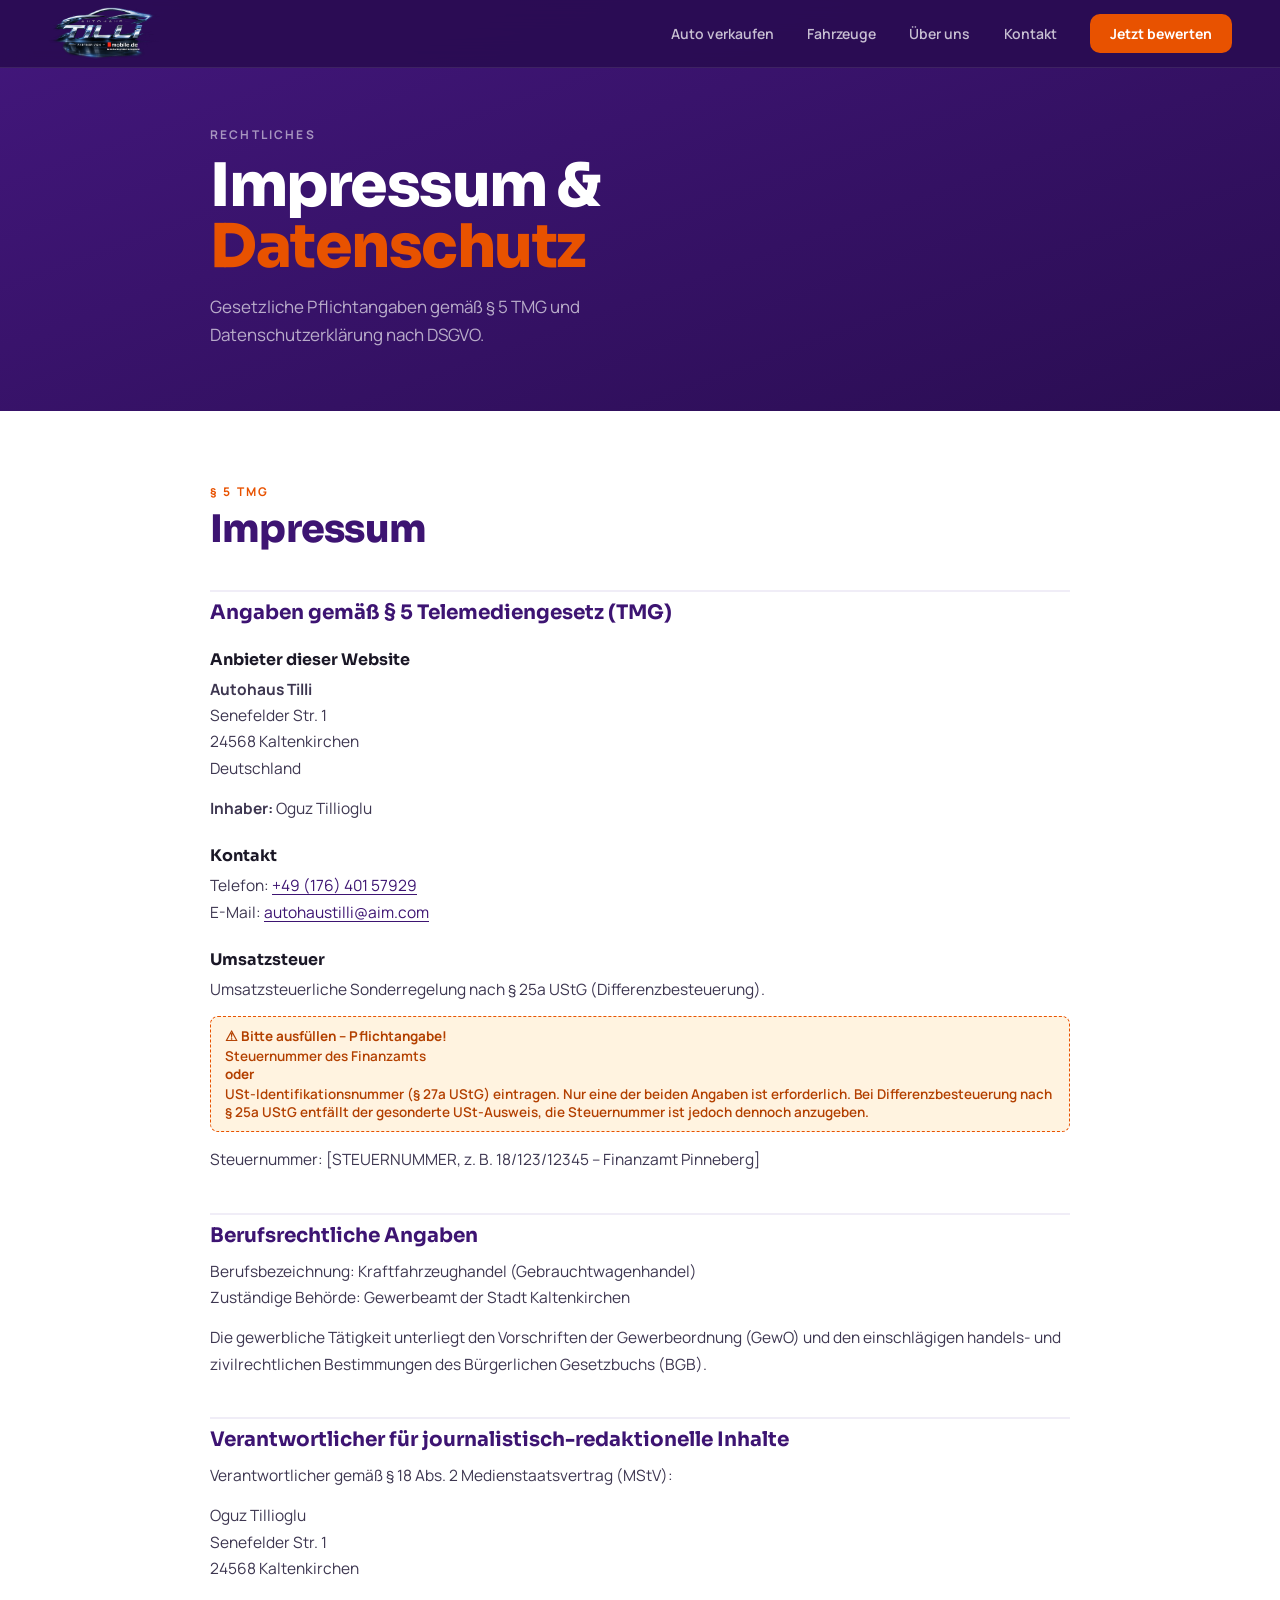
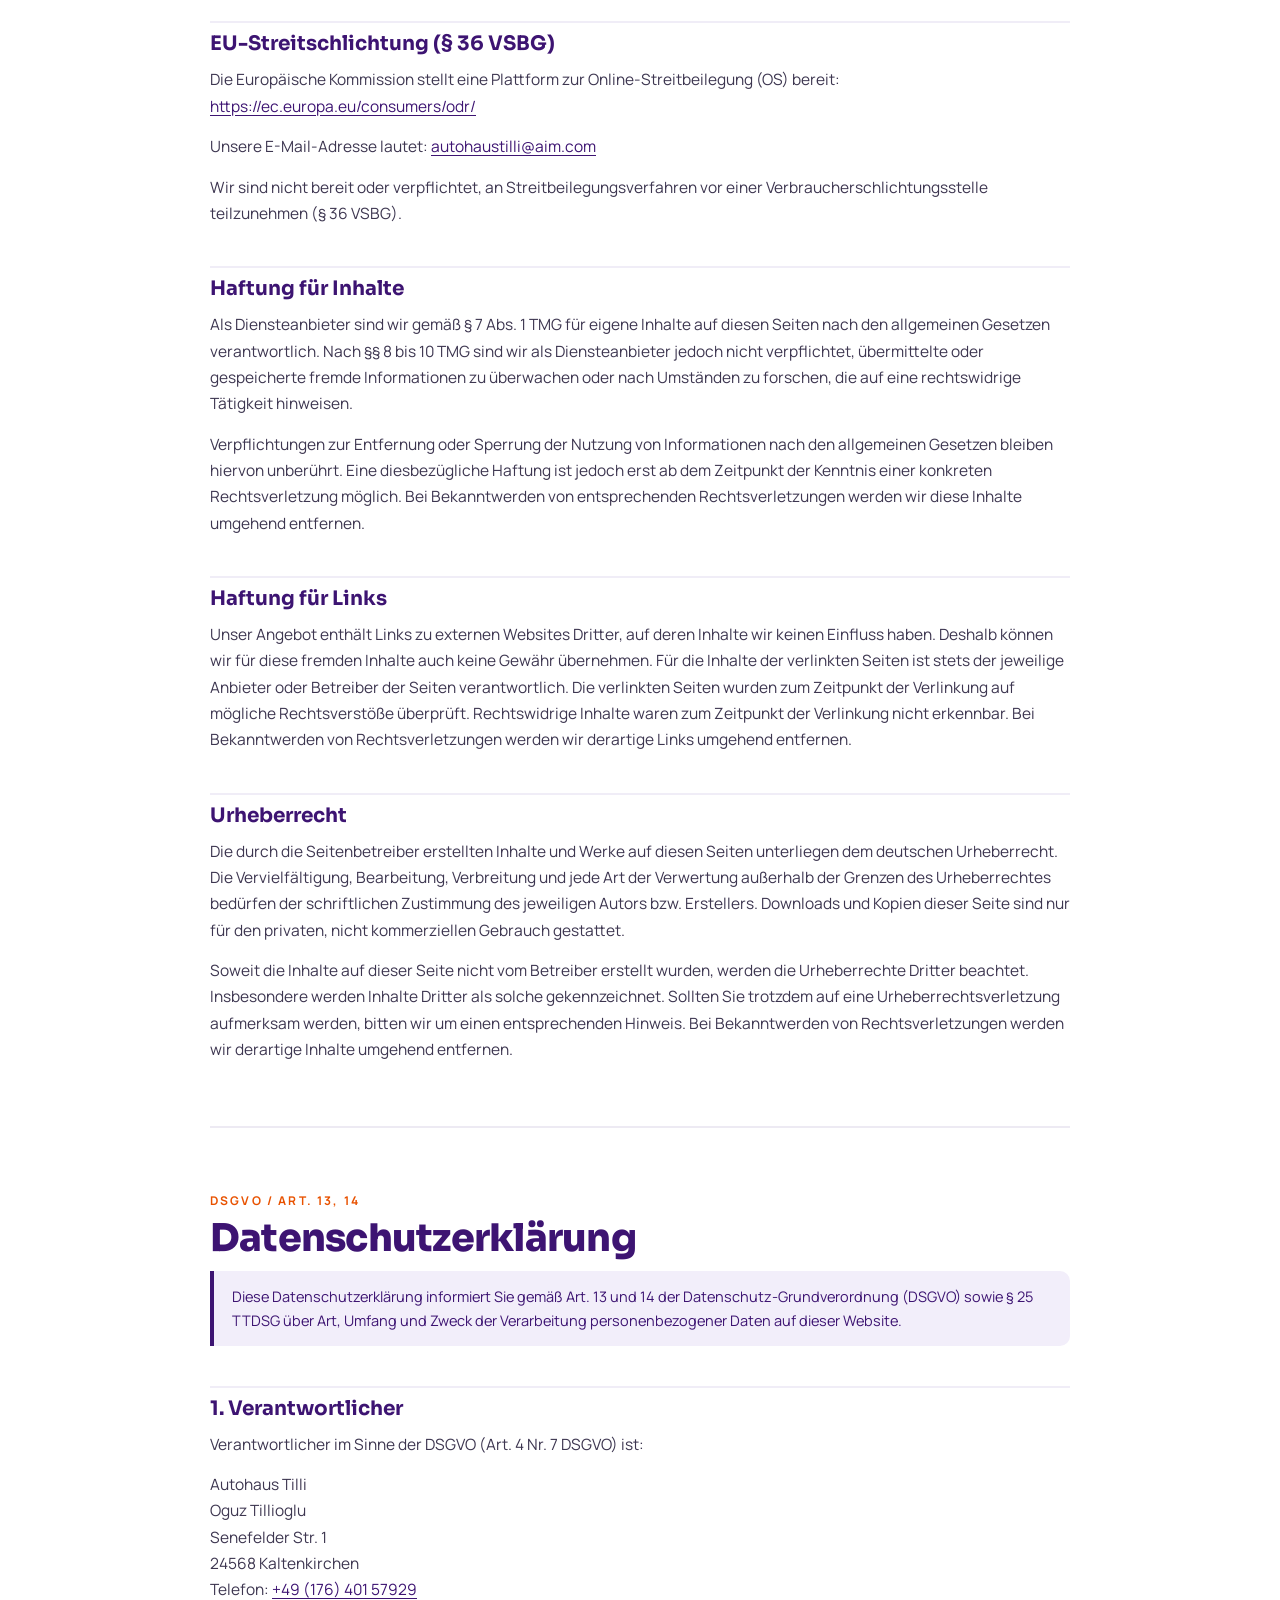
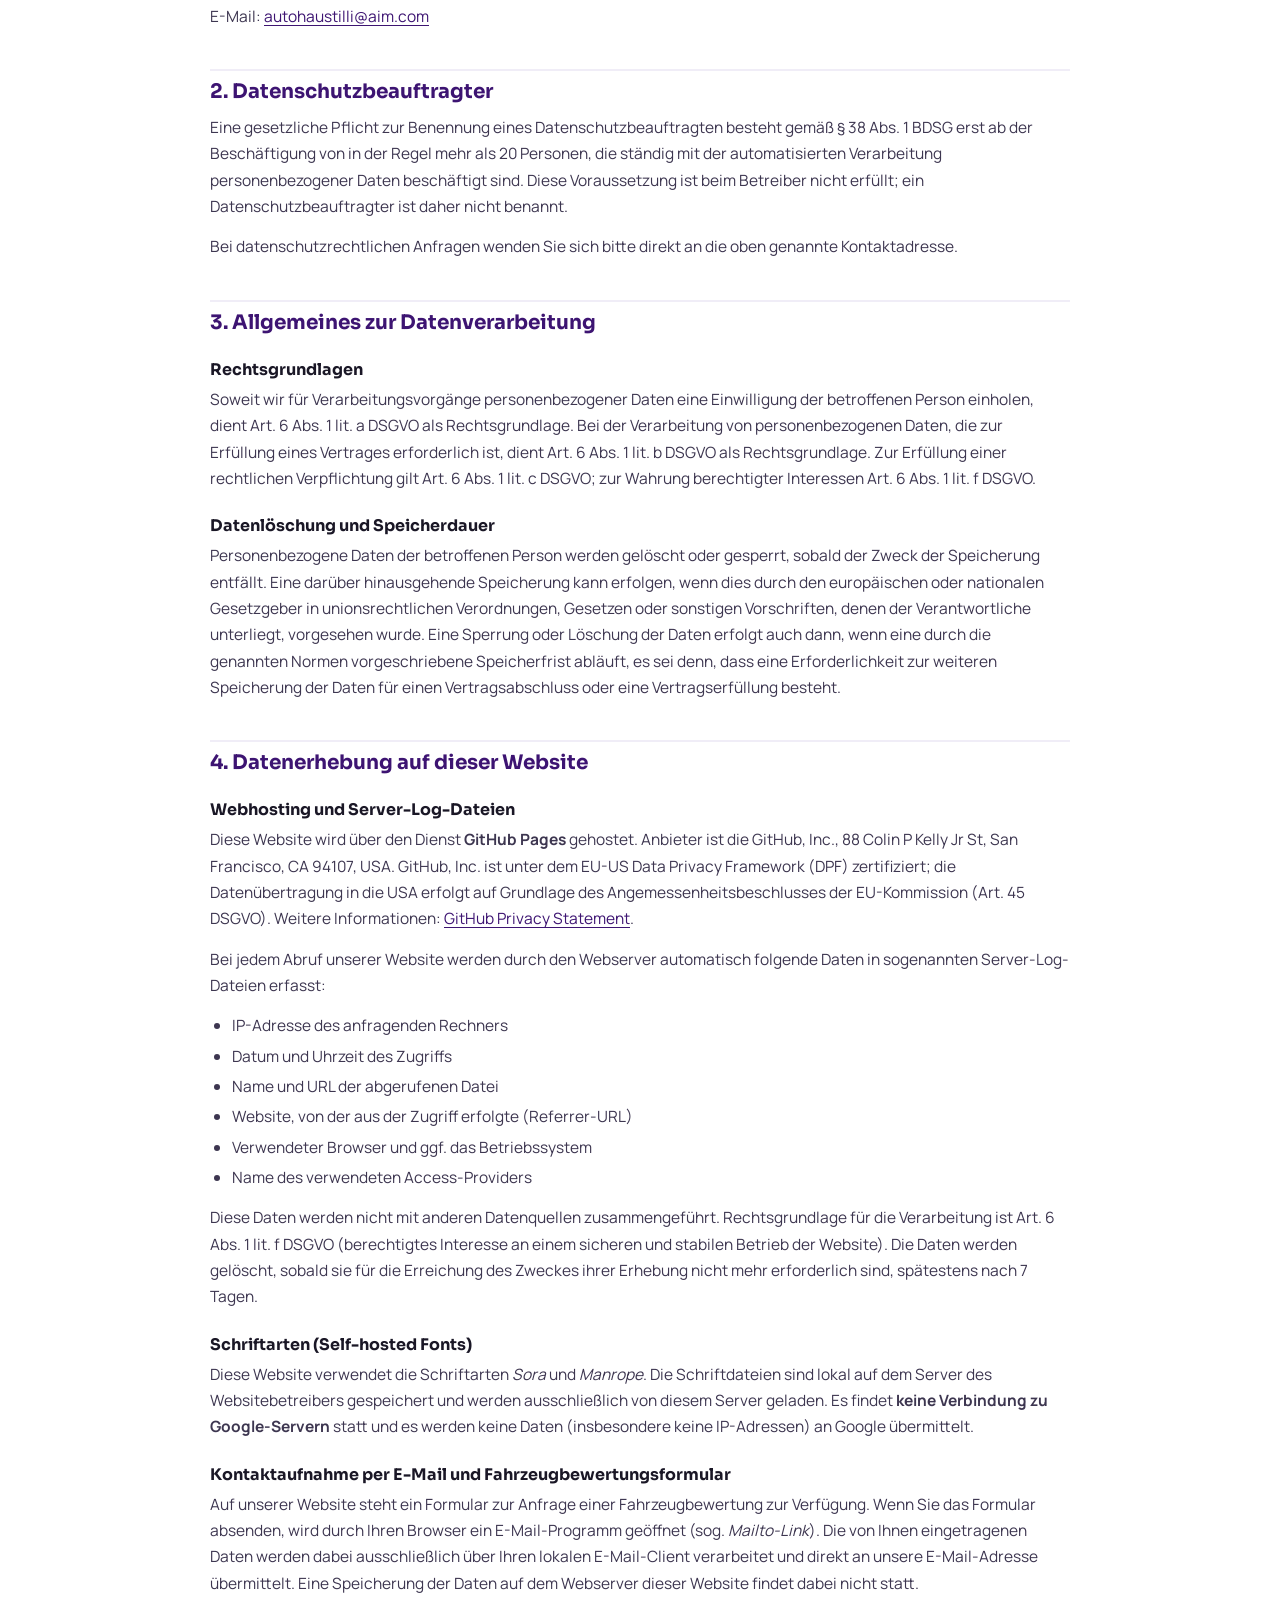
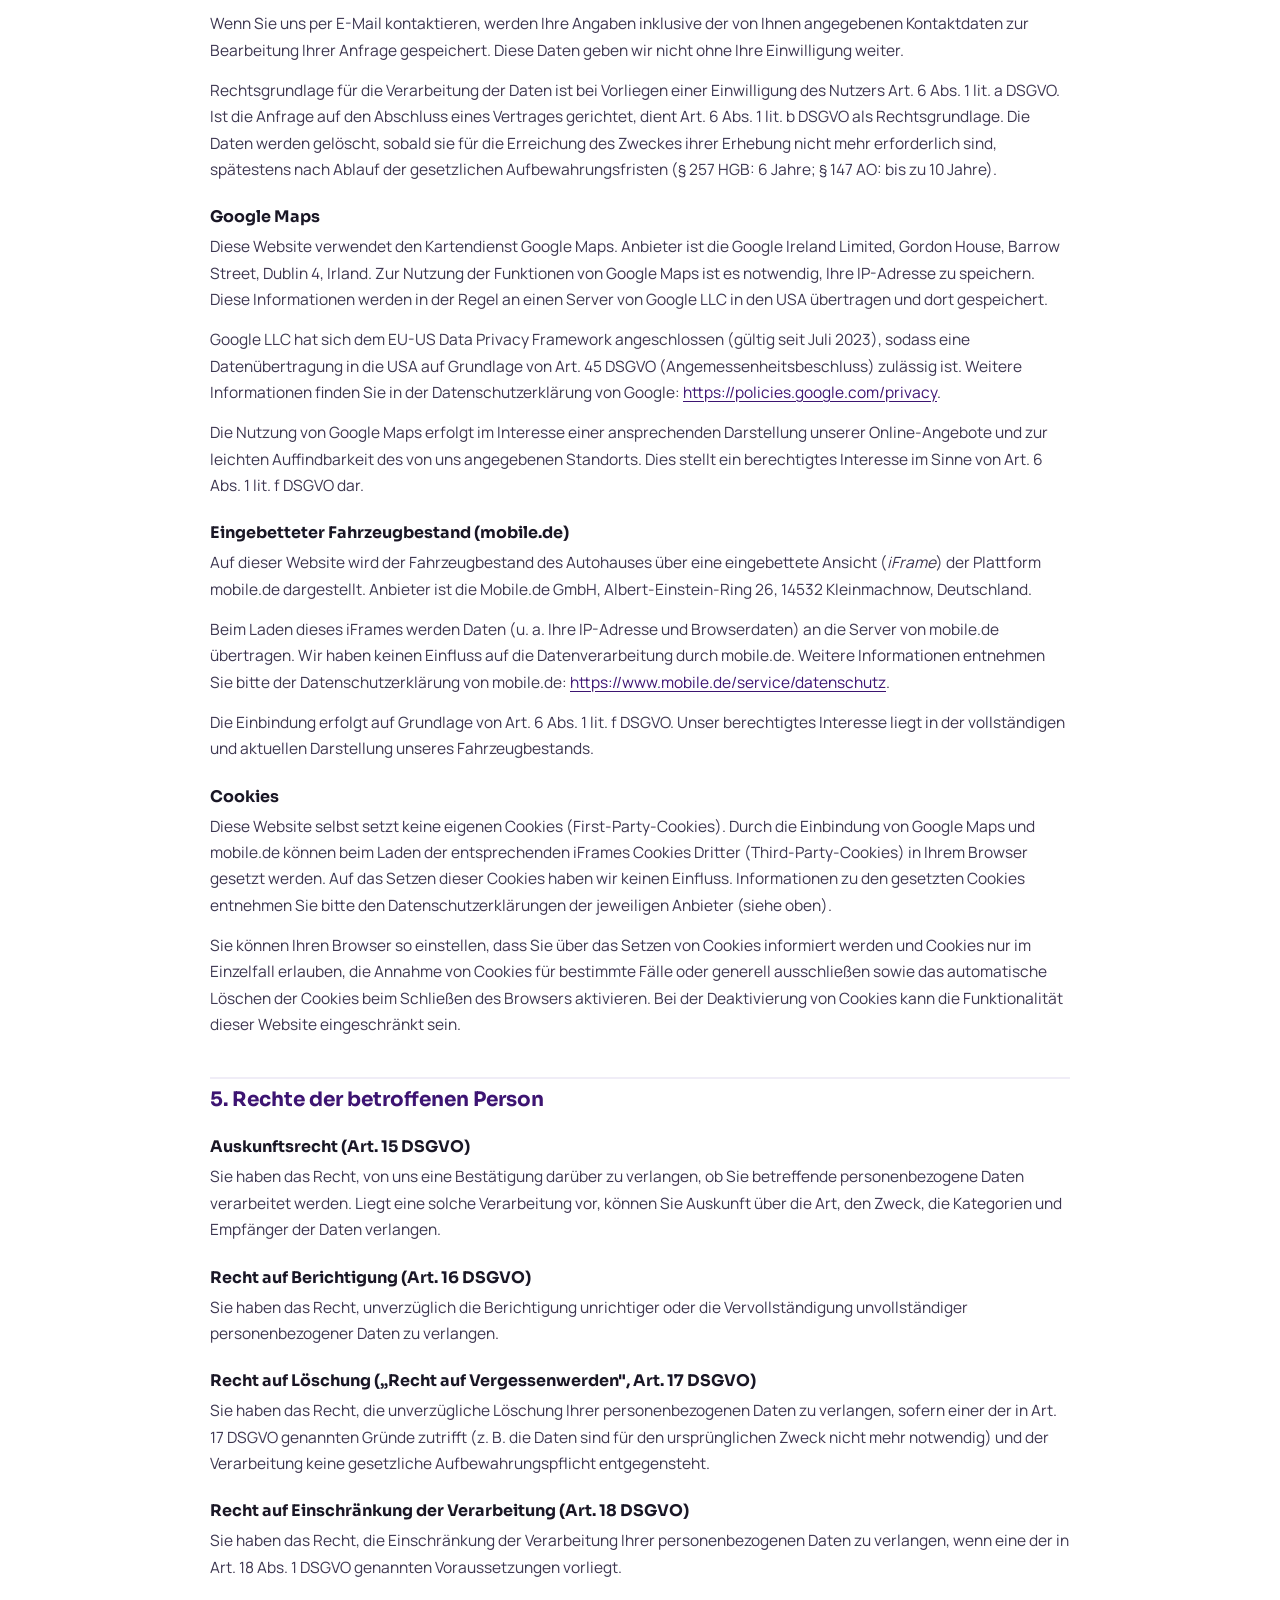
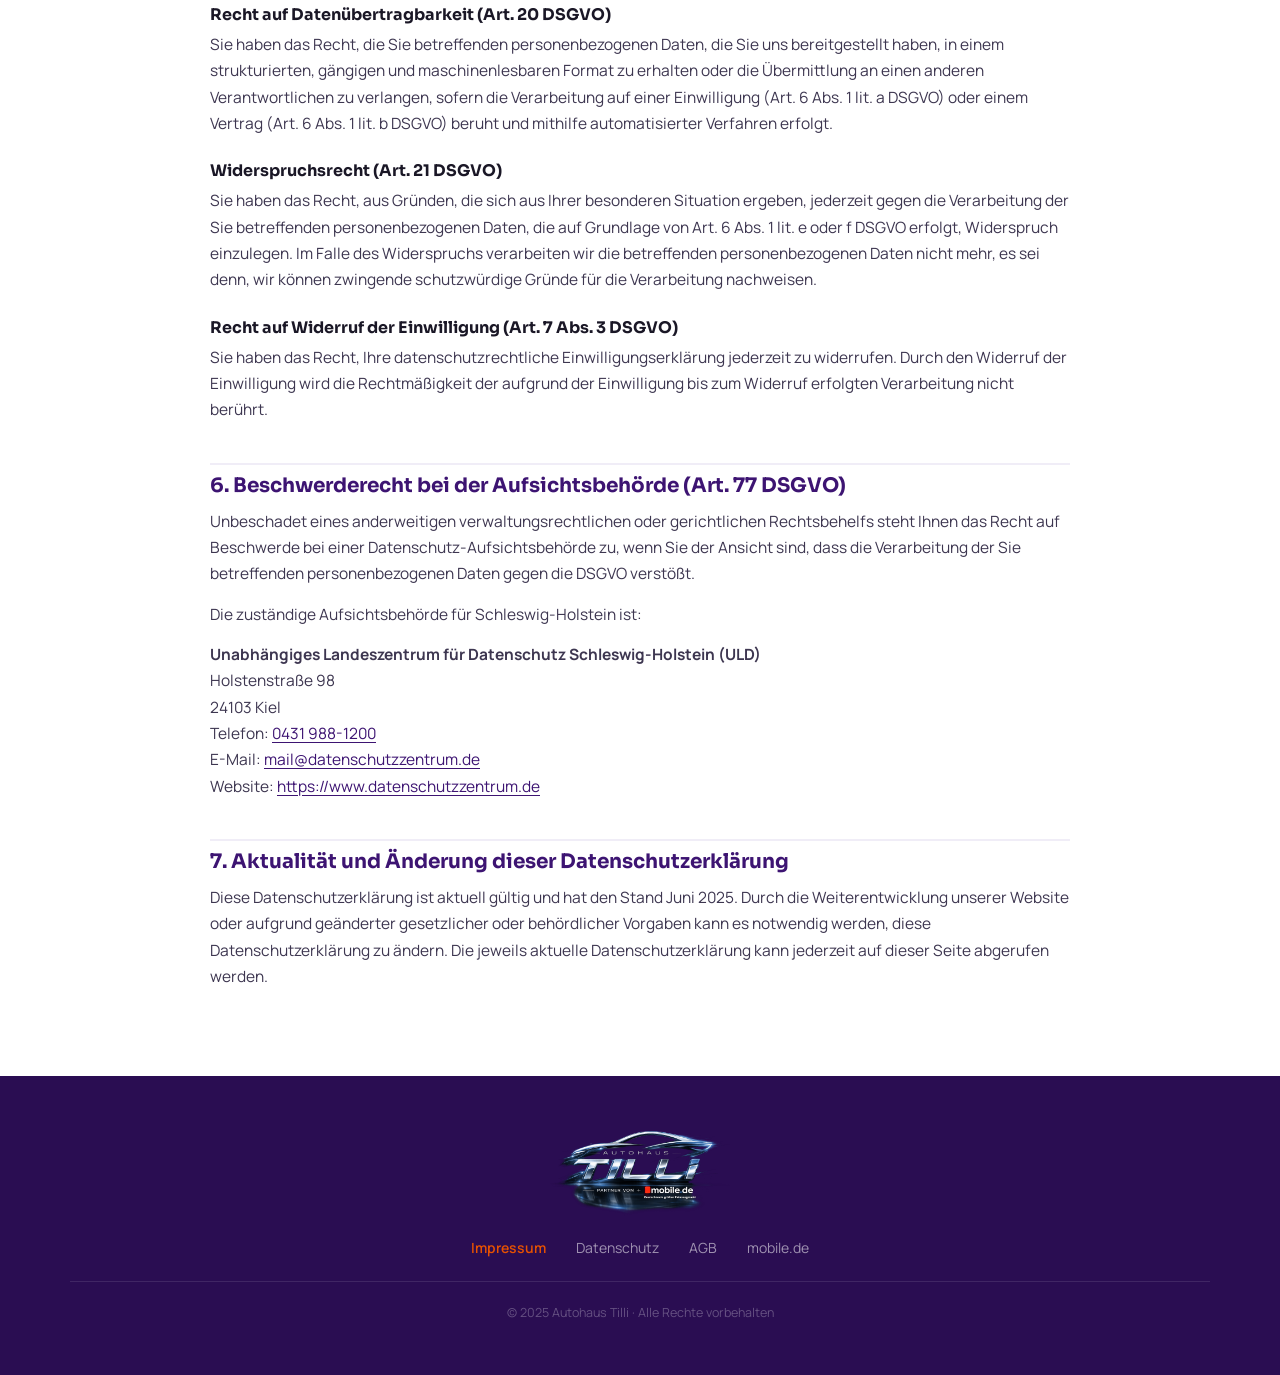
==== commit cc8cd3ec: "Fill in owner name and hosting provider in Impressum/Datenschutz" ====
--- a/impressum.html
+++ b/impressum.html
@@ -136,12 +136,7 @@
           </p>
         </address>
 
-        <div class="placeholder-hint">
-          <strong>⚠ Bitte ausfüllen – Pflichtangabe!</strong>
-          Vollständigen Namen des Inhabers eintragen, z.&nbsp;B. „Inhaber: Max Mustermann". Für ein Einzelunternehmen ist der bürgerliche Name des Inhabers zwingend anzugeben (§ 5 Abs. 1 Nr. 1 TMG).
-        </div>
-
-        <p><strong>Inhaber:</strong> [VOLLSTÄNDIGER VORNAME UND NACHNAME DES INHABERS]</p>
+        <p><strong>Inhaber:</strong> Oguz Tillioglu</p>
 
         <h4>Kontakt</h4>
         <p>
@@ -157,12 +152,6 @@
         </div>
         <p>Steuernummer: [STEUERNUMMER, z.&nbsp;B. 18/123/12345 – Finanzamt Pinneberg]</p>
 
-        <h4>Handelsregister</h4>
-        <div class="placeholder-hint">
-          <strong>⚠ Nur ausfüllen, wenn eingetragen!</strong>
-          Falls das Unternehmen im Handelsregister (HRA/HRB) eingetragen ist, bitte Registernummer und zuständiges Amtsgericht angeben. Für nicht eingetragene Einzelkaufleute/Kleingewerbetreibende kann dieser Abschnitt entfallen.
-        </div>
-        <p>[FALLS EINGETRAGEN: Amtsgericht Pinneberg, HRA/HRB XXXXXX – SONST DIESEN ABSATZ LÖSCHEN]</p>
 
         <h3>Berufsrechtliche Angaben</h3>
         <p>
@@ -174,7 +163,7 @@
         <h3>Verantwortlicher für journalistisch-redaktionelle Inhalte</h3>
         <p>Verantwortlicher gemäß § 18 Abs. 2 Medienstaatsvertrag (MStV):</p>
         <p>
-          [VOLLSTÄNDIGER NAME DES INHABERS]<br>
+          Oguz Tillioglu<br>
           Senefelder Str. 1<br>
           24568 Kaltenkirchen
         </p>
@@ -229,7 +218,7 @@
         <address>
           <p>
             Autohaus Tilli<br>
-            [VOLLSTÄNDIGER NAME DES INHABERS]<br>
+            Oguz Tillioglu<br>
             Senefelder Str. 1<br>
             24568 Kaltenkirchen<br>
             Telefon: <a href="tel:+4917640157929">+49 (176) 401 57929</a><br>
@@ -259,12 +248,8 @@
         <h3>4. Datenerhebung auf dieser Website</h3>
 
         <h4>Webhosting und Server-Log-Dateien</h4>
-        <div class="placeholder-hint">
-          <strong>⚠ Bitte ausfüllen!</strong>
-          Name und Anschrift Ihres Webhosting-Anbieters hier eintragen, sowie ob dieser außerhalb der EU sitzt (z.&nbsp;B. wenn bei einem US-Anbieter gehostet wird). Beispiel: „IONOS SE, Elgendorfer Str. 57, 56410 Montabaur".
-        </div>
-        <p>
-          Diese Website wird bei einem externen Dienstleister gehostet (Hoster): <strong>[NAME UND ANSCHRIFT DES HOSTING-ANBIETERS]</strong>. Personenbezogene Daten, die auf dieser Website erfasst werden, werden auf den Servern des Hosters gespeichert.
+        <p>
+          Diese Website wird über den Dienst <strong>GitHub Pages</strong> gehostet. Anbieter ist die GitHub, Inc., 88 Colin P Kelly Jr St, San Francisco, CA 94107, USA. GitHub, Inc. ist unter dem EU-US Data Privacy Framework (DPF) zertifiziert; die Datenübertragung in die USA erfolgt auf Grundlage des Angemessenheitsbeschlusses der EU-Kommission (Art. 45 DSGVO). Weitere Informationen: <a href="https://docs.github.com/en/site-policy/privacy-policies/github-general-privacy-statement" target="_blank" rel="noopener">GitHub Privacy Statement</a>.
         </p>
         <p>
           Bei jedem Abruf unserer Website werden durch den Webserver automatisch folgende Daten in sogenannten Server-Log-Dateien erfasst:
